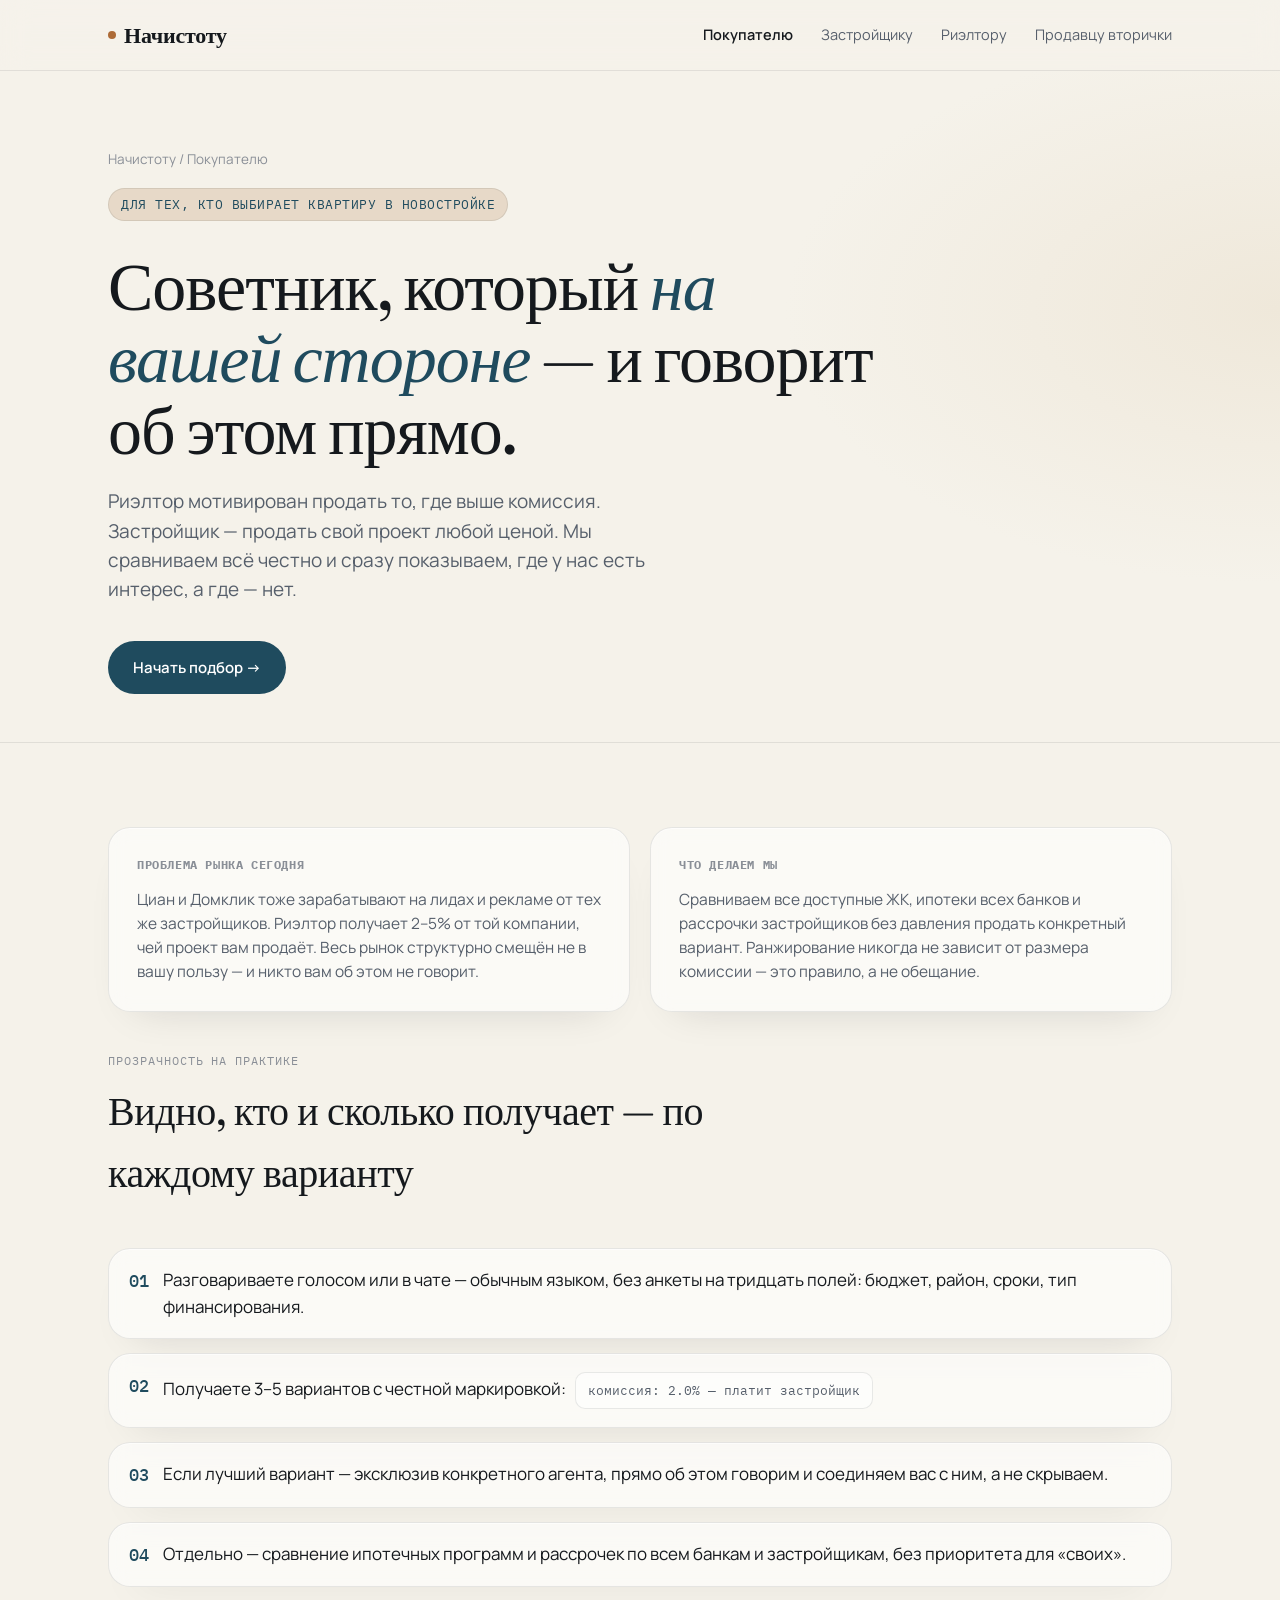
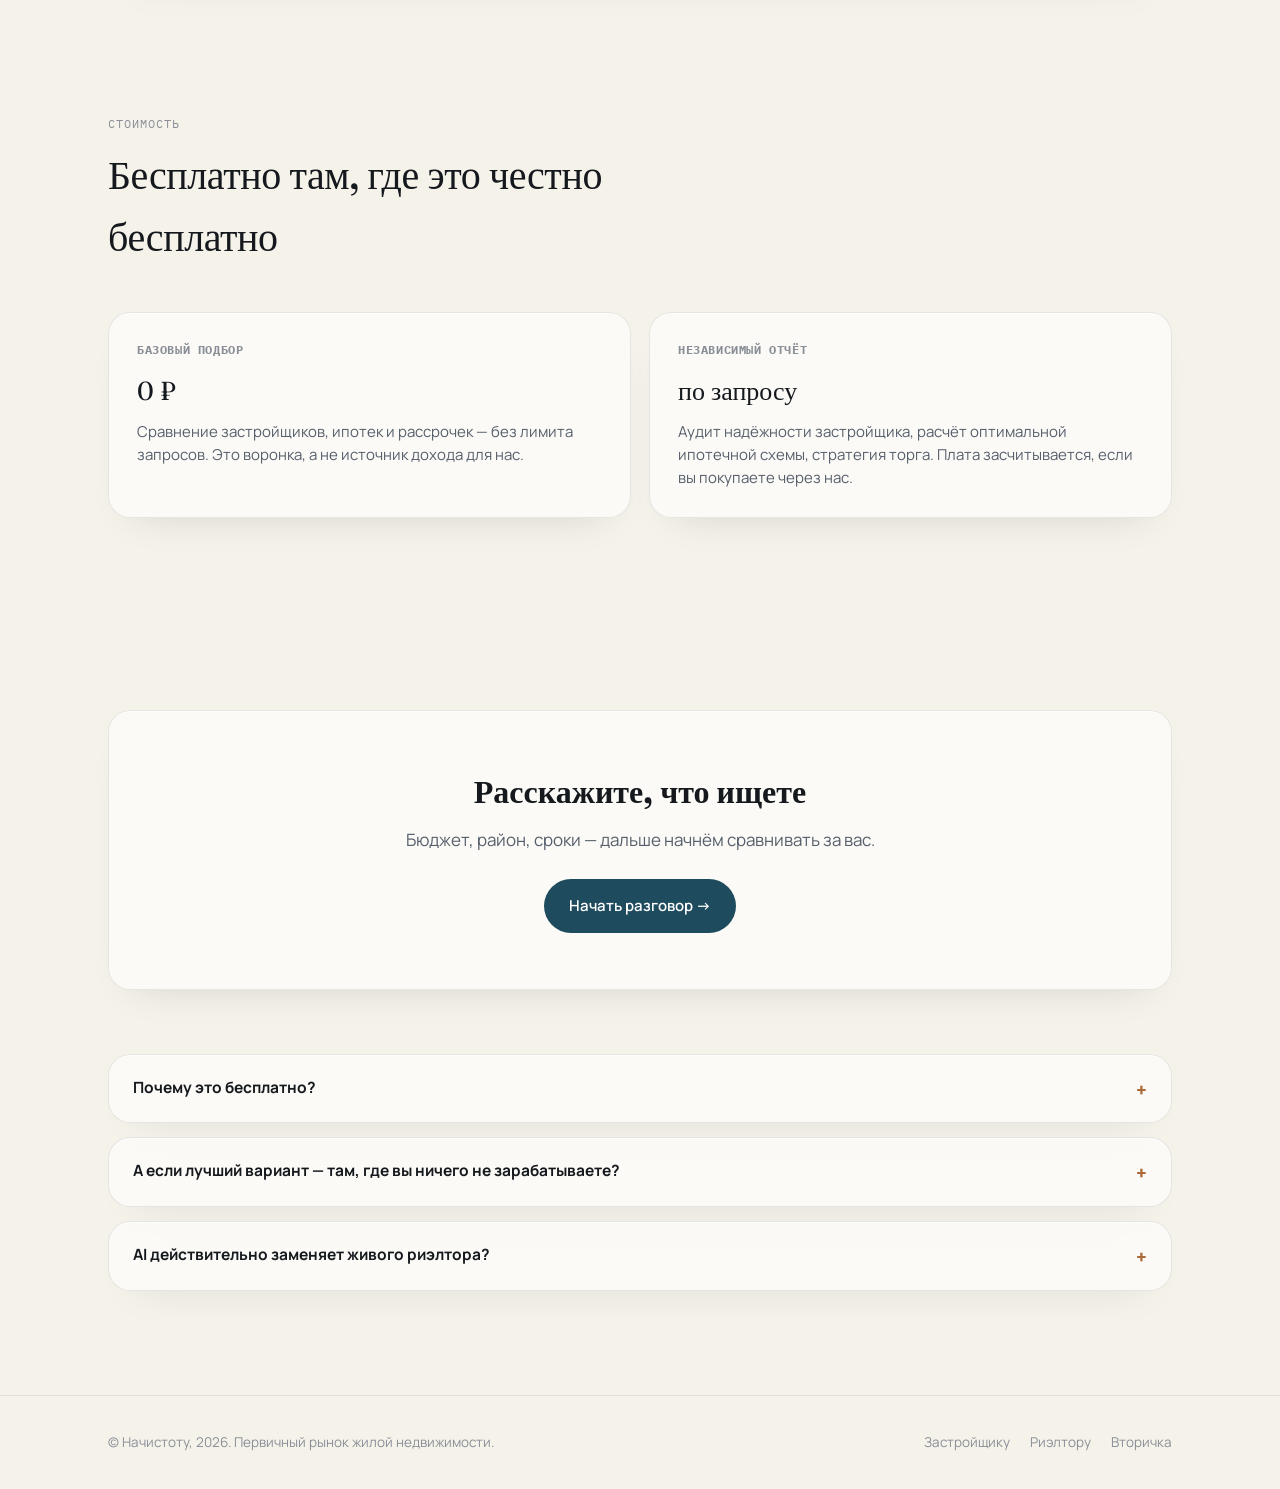
==== buyer.html @ 38354f62 "Начистоту: первая версия сайта (главная + 4 страницы)" ====
<!DOCTYPE html>
<html lang="ru">
<head>
<meta charset="UTF-8">
<meta name="viewport" content="width=device-width, initial-scale=1.0">
<title>Начистоту — покупателю</title>
<style>
@import url('https://fonts.googleapis.com/css2?family=Fraunces:ital,opsz,wght@0,9..144,380;0,9..144,480;0,9..144,600;1,9..144,480&family=Manrope:wght@400;500;600;700&family=IBM+Plex+Mono:wght@400;500&display=swap');

:root{
  --bg: #F5F2EA;
  --bg-2: #EEEAE0;
  --paper: rgba(255,255,255,0.58);
  --paper-strong: rgba(255,255,255,0.78);
  --border: rgba(20,24,28,0.09);
  --ink: #15191D;
  --ink-soft: #565F6B;
  --ink-faint: #8A8F97;
  --teal: #1F4B5E;
  --teal-deep: #123240;
  --amber: #AD6B37;
  --amber-soft: #E7D9C8;
  --radius: 22px;
  --maxw: 1120px;
}

*{box-sizing:border-box;}
html{scroll-behavior:smooth;}
body{
  margin:0;
  background:
    radial-gradient(1200px 600px at 15% -10%, #FBF9F4 0%, transparent 60%),
    radial-gradient(900px 500px at 100% 10%, #EFE8DA 0%, transparent 55%),
    var(--bg);
  color:var(--ink);
  font-family:'Manrope', sans-serif;
  font-size:17px;
  line-height:1.55;
  -webkit-font-smoothing:antialiased;
}

a{color:inherit;}

.wrap{max-width:var(--maxw); margin:0 auto; padding:0 28px;}

/* Nav */
header.nav{
  position:sticky; top:0; z-index:50;
  backdrop-filter: blur(14px);
  background: rgba(245,242,234,0.72);
  border-bottom:1px solid var(--border);
}
.nav-inner{
  display:flex; align-items:center; justify-content:space-between;
  padding:18px 28px; max-width:var(--maxw); margin:0 auto;
}
.logo{
  font-family:'Fraunces', serif; font-weight:600; font-size:22px;
  letter-spacing:-0.01em; text-decoration:none; color:var(--ink);
  display:flex; align-items:center; gap:8px;
}
.logo .dot{
  width:8px; height:8px; border-radius:50%; background:var(--amber); display:inline-block;
}
nav.links{display:flex; gap:28px; font-size:14.5px;}
nav.links a{text-decoration:none; color:var(--ink-soft); transition:color .2s;}
nav.links a:hover{color:var(--ink);}
nav.links a.active{color:var(--ink); font-weight:600;}

/* Hero */
.hero{padding:96px 0 64px;}
.eyebrow{
  display:inline-flex; align-items:center; gap:8px;
  font-family:'IBM Plex Mono', monospace; font-size:12.5px; letter-spacing:.04em;
  color:var(--teal); background:var(--amber-soft); border:1px solid var(--border);
  padding:6px 12px; border-radius:100px; margin-bottom:28px;
  text-transform:uppercase;
}
h1{
  font-family:'Fraunces', serif; font-weight:480; font-size:clamp(40px,6vw,68px);
  line-height:1.06; letter-spacing:-0.015em; margin:0 0 22px;
  max-width:780px;
}
h1 em{font-style:italic; color:var(--teal);}
.lede{font-size:19px; color:var(--ink-soft); max-width:560px; margin:0 0 36px;}

.cta-row{display:flex; gap:14px; flex-wrap:wrap; margin-bottom:8px;}
.btn{
  display:inline-flex; align-items:center; gap:8px;
  padding:14px 24px; border-radius:100px; font-weight:600; font-size:15px;
  text-decoration:none; border:1px solid transparent; transition:transform .15s ease, box-shadow .15s ease;
}
.btn:hover{transform:translateY(-1px);}
.btn-primary{background:var(--teal); color:#fff;}
.btn-primary:hover{box-shadow:0 8px 24px rgba(31,75,94,0.28);}
.btn-ghost{background:var(--paper-strong); border:1px solid var(--border); color:var(--ink);}

/* Glass card / disclosure tag — signature element */
.glass{
  background:var(--paper);
  border:1px solid var(--border);
  border-radius:var(--radius);
  backdrop-filter: blur(10px);
  box-shadow: 0 1px 0 rgba(255,255,255,0.6) inset, 0 20px 40px -28px rgba(20,24,28,0.18);
}

.disclosure{
  display:inline-flex; align-items:center; gap:10px;
  font-family:'IBM Plex Mono', monospace; font-size:12.5px;
  padding:8px 12px; border-radius:10px;
  background:rgba(255,255,255,0.5); border:1px solid var(--border);
  color:var(--ink-soft);
}
.disclosure b{color:var(--teal); font-weight:500;}
.disclosure.zero b{color:#3E7A55;}

/* Audience cards grid */
.section{padding:64px 0;}
.section-head{max-width:640px; margin-bottom:44px;}
.kicker{
  font-family:'IBM Plex Mono', monospace; font-size:12px; text-transform:uppercase;
  letter-spacing:.08em; color:var(--ink-faint); margin-bottom:10px; display:block;
}
h2{font-family:'Fraunces', serif; font-weight:480; font-size:clamp(28px,4vw,40px); margin:0 0 14px; letter-spacing:-0.01em;}
.section-head p{color:var(--ink-soft); font-size:17px; margin:0;}

.grid-4{display:grid; grid-template-columns:repeat(4,1fr); gap:18px;}
.grid-2{display:grid; grid-template-columns:repeat(2,1fr); gap:18px;}

.card{
  padding:30px 26px; display:flex; flex-direction:column; gap:14px;
  text-decoration:none; color:var(--ink); transition:transform .2s ease, box-shadow .2s ease;
}
.card:hover{transform:translateY(-3px);}
.card .num{font-family:'IBM Plex Mono',monospace; font-size:12px; color:var(--amber);}
.card h3{font-family:'Fraunces', serif; font-weight:560; font-size:21px; margin:0;}
.card p{color:var(--ink-soft); font-size:14.5px; margin:0; flex-grow:1;}
.card .arrow{font-size:14px; color:var(--teal); font-weight:600;}
.card.soon{opacity:.62;}
.card .tag-soon{
  font-family:'IBM Plex Mono', monospace; font-size:11px; color:var(--amber);
  background:var(--amber-soft); padding:3px 9px; border-radius:100px; align-self:flex-start;
}

/* How it works */
.steps{display:grid; grid-template-columns:repeat(3,1fr); gap:24px; margin-top:8px;}
.step{padding:28px 24px;}
.step .n{font-family:'Fraunces',serif; font-style:italic; font-size:34px; color:var(--amber); display:block; margin-bottom:10px;}
.step h4{font-size:17px; margin:0 0 8px; font-weight:700;}
.step p{color:var(--ink-soft); font-size:14.5px; margin:0;}

/* Content pages */
.page-hero{padding:64px 0 40px; border-bottom:1px solid var(--border);}
.breadcrumb{font-size:13.5px; color:var(--ink-faint); margin-bottom:18px;}
.breadcrumb a{text-decoration:none; color:var(--ink-faint);}
.breadcrumb a:hover{color:var(--teal);}

.pain-solution{display:grid; grid-template-columns:1fr 1fr; gap:20px; margin:20px 0 40px;}
.pain-solution .glass{padding:28px;}
.pain-solution h4{
  font-family:'IBM Plex Mono', monospace; font-size:12px; text-transform:uppercase;
  letter-spacing:.05em; margin:0 0 12px; color:var(--ink-faint);
}
.pain-solution p{margin:0; color:var(--ink-soft); font-size:15.5px;}

.list-econ{list-style:none; padding:0; margin:0; display:flex; flex-direction:column; gap:14px;}
.list-econ li{
  display:flex; align-items:flex-start; gap:14px; padding:18px 20px;
}
.list-econ .mark{
  font-family:'IBM Plex Mono', monospace; color:var(--teal); font-weight:500; flex-shrink:0; margin-top:1px;
}

.faq{display:flex; flex-direction:column; gap:14px; margin-top:8px;}
.faq details{padding:20px 24px;}
.faq summary{cursor:pointer; font-weight:700; font-size:15.5px; list-style:none; display:flex; justify-content:space-between; gap:16px;}
.faq summary::-webkit-details-marker{display:none;}
.faq summary::after{content:'+'; color:var(--amber); font-family:'IBM Plex Mono',monospace; font-size:18px;}
.faq details[open] summary::after{content:'–';}
.faq p{margin:12px 0 0; color:var(--ink-soft); font-size:15px;}

.cta-band{padding:56px; text-align:center; margin:64px 0;}
.cta-band h3{font-family:'Fraunces',serif; font-size:clamp(24px,3.6vw,32px); margin:0 0 10px;}
.cta-band p{color:var(--ink-soft); margin:0 0 26px;}

footer{border-top:1px solid var(--border); padding:36px 0; margin-top:40px;}
.footer-inner{display:flex; justify-content:space-between; align-items:center; flex-wrap:wrap; gap:12px;}
.footer-inner p{color:var(--ink-faint); font-size:13.5px; margin:0;}
.foot-links{display:flex; gap:20px;}
.foot-links a{text-decoration:none; color:var(--ink-faint); font-size:13.5px;}
.foot-links a:hover{color:var(--teal);}

@media (max-width:900px){
  .grid-4{grid-template-columns:repeat(2,1fr);}
  .grid-2, .pain-solution, .steps{grid-template-columns:1fr;}
  nav.links{display:none;}
}
@media (max-width:560px){
  .grid-4{grid-template-columns:1fr;}
  .hero{padding:64px 0 40px;}
}

</style>
</head>
<body>

<header class="nav">
  <div class="nav-inner">
    <a class="logo" href="index.html"><span class="dot"></span>Начистоту</a>
    <nav class="links">
      <a href="buyer.html" class="active">Покупателю</a>
      <a href="developer.html">Застройщику</a>
      <a href="realtor.html">Риэлтору</a>
      <a href="secondary.html">Продавцу вторички</a>
    </nav>
  </div>
</header>

<section class="page-hero">
  <div class="wrap">
    <p class="breadcrumb"><a href="index.html">Начистоту</a> / Покупателю</p>
    <span class="eyebrow">Для тех, кто выбирает квартиру в новостройке</span>
    <h1>Советник, который <em>на вашей стороне</em> — и говорит об этом прямо.</h1>
    <p class="lede">Риэлтор мотивирован продать то, где выше комиссия. Застройщик — продать свой проект любой ценой. Мы сравниваем всё честно и сразу показываем, где у нас есть интерес, а где — нет.</p>
    <div class="cta-row">
      <a href="#start" class="btn btn-primary">Начать подбор →</a>
    </div>
  </div>
</section>

<section class="section">
  <div class="wrap">
    <div class="pain-solution">
      <div class="glass">
        <h4>Проблема рынка сегодня</h4>
        <p>Циан и Домклик тоже зарабатывают на лидах и рекламе от тех же застройщиков. Риэлтор получает 2–5% от той компании, чей проект вам продаёт. Весь рынок структурно смещён не в вашу пользу — и никто вам об этом не говорит.</p>
      </div>
      <div class="glass">
        <h4>Что делаем мы</h4>
        <p>Сравниваем все доступные ЖК, ипотеки всех банков и рассрочки застройщиков без давления продать конкретный вариант. Ранжирование никогда не зависит от размера комиссии — это правило, а не обещание.</p>
      </div>
    </div>

    <div class="section-head">
      <span class="kicker">Прозрачность на практике</span>
      <h2>Видно, кто и сколько получает — по каждому варианту</h2>
    </div>
    <ul class="list-econ">
      <li class="glass"><span class="mark">01</span><span>Разговариваете голосом или в чате — обычным языком, без анкеты на тридцать полей: бюджет, район, сроки, тип финансирования.</span></li>
      <li class="glass"><span class="mark">02</span><span>Получаете 3–5 вариантов с честной маркировкой: <span class="disclosure" style="margin-left:6px;">комиссия: 2.0% — платит застройщик</span></span></li>
      <li class="glass"><span class="mark">03</span><span>Если лучший вариант — эксклюзив конкретного агента, прямо об этом говорим и соединяем вас с ним, а не скрываем.</span></li>
      <li class="glass"><span class="mark">04</span><span>Отдельно — сравнение ипотечных программ и рассрочек по всем банкам и застройщикам, без приоритета для «своих».</span></li>
    </ul>
  </div>
</section>

<section class="section">
  <div class="wrap">
    <div class="section-head">
      <span class="kicker">Стоимость</span>
      <h2>Бесплатно там, где это честно бесплатно</h2>
    </div>
    <div class="grid-2">
      <div class="glass" style="padding:28px;">
        <h4 style="font-family:'IBM Plex Mono',monospace; font-size:12px; text-transform:uppercase; letter-spacing:.05em; color:var(--ink-faint); margin:0 0 12px;">Базовый подбор</h4>
        <p style="margin:0 0 8px; font-size:26px; font-family:'Fraunces',serif;">0 ₽</p>
        <p style="color:var(--ink-soft); font-size:15px; margin:0;">Сравнение застройщиков, ипотек и рассрочек — без лимита запросов. Это воронка, а не источник дохода для нас.</p>
      </div>
      <div class="glass" style="padding:28px;">
        <h4 style="font-family:'IBM Plex Mono',monospace; font-size:12px; text-transform:uppercase; letter-spacing:.05em; color:var(--ink-faint); margin:0 0 12px;">Независимый отчёт</h4>
        <p style="margin:0 0 8px; font-size:26px; font-family:'Fraunces',serif;">по запросу</p>
        <p style="color:var(--ink-soft); font-size:15px; margin:0;">Аудит надёжности застройщика, расчёт оптимальной ипотечной схемы, стратегия торга. Плата засчитывается, если вы покупаете через нас.</p>
      </div>
    </div>
  </div>
</section>

<section class="section" id="start">
  <div class="wrap">
    <div class="cta-band glass">
      <h3>Расскажите, что ищете</h3>
      <p>Бюджет, район, сроки — дальше начнём сравнивать за вас.</p>
      <a href="#" class="btn btn-primary">Начать разговор →</a>
    </div>

    <div class="faq">
      <details class="glass"><summary>Почему это бесплатно?</summary><p>Комиссию по сделке (0–5%) нам платит застройщик — так же, как раньше платил бы человеку-риэлтору. Наш алгоритм подбора никогда не использует размер этой комиссии как параметр ранжирования.</p></details>
      <details class="glass"><summary>А если лучший вариант — там, где вы ничего не зарабатываете?</summary><p>Мы его всё равно покажем. Именно ЖК с нулевой комиссией для нас — лучшее доказательство того, что нас не покупают за строчку в выдаче.</p></details>
      <details class="glass"><summary>AI действительно заменяет живого риэлтора?</summary><p>Нет — и не должен. Мы автоматизируем сравнение и рутинные вопросы. Сложные переговоры, эксклюзивные лоты и личную гарантию по-прежнему ведут реальные эксперты, и мы прямо говорите вам, когда пора к ним обратиться.</p></details>
    </div>
  </div>
</section>

<footer>
  <div class="wrap footer-inner">
    <p>© Начистоту, 2026. Первичный рынок жилой недвижимости.</p>
    <div class="foot-links">
      <a href="developer.html">Застройщику</a>
      <a href="realtor.html">Риэлтору</a>
      <a href="secondary.html">Вторичка</a>
    </div>
  </div>
</footer>

</body>
</html>
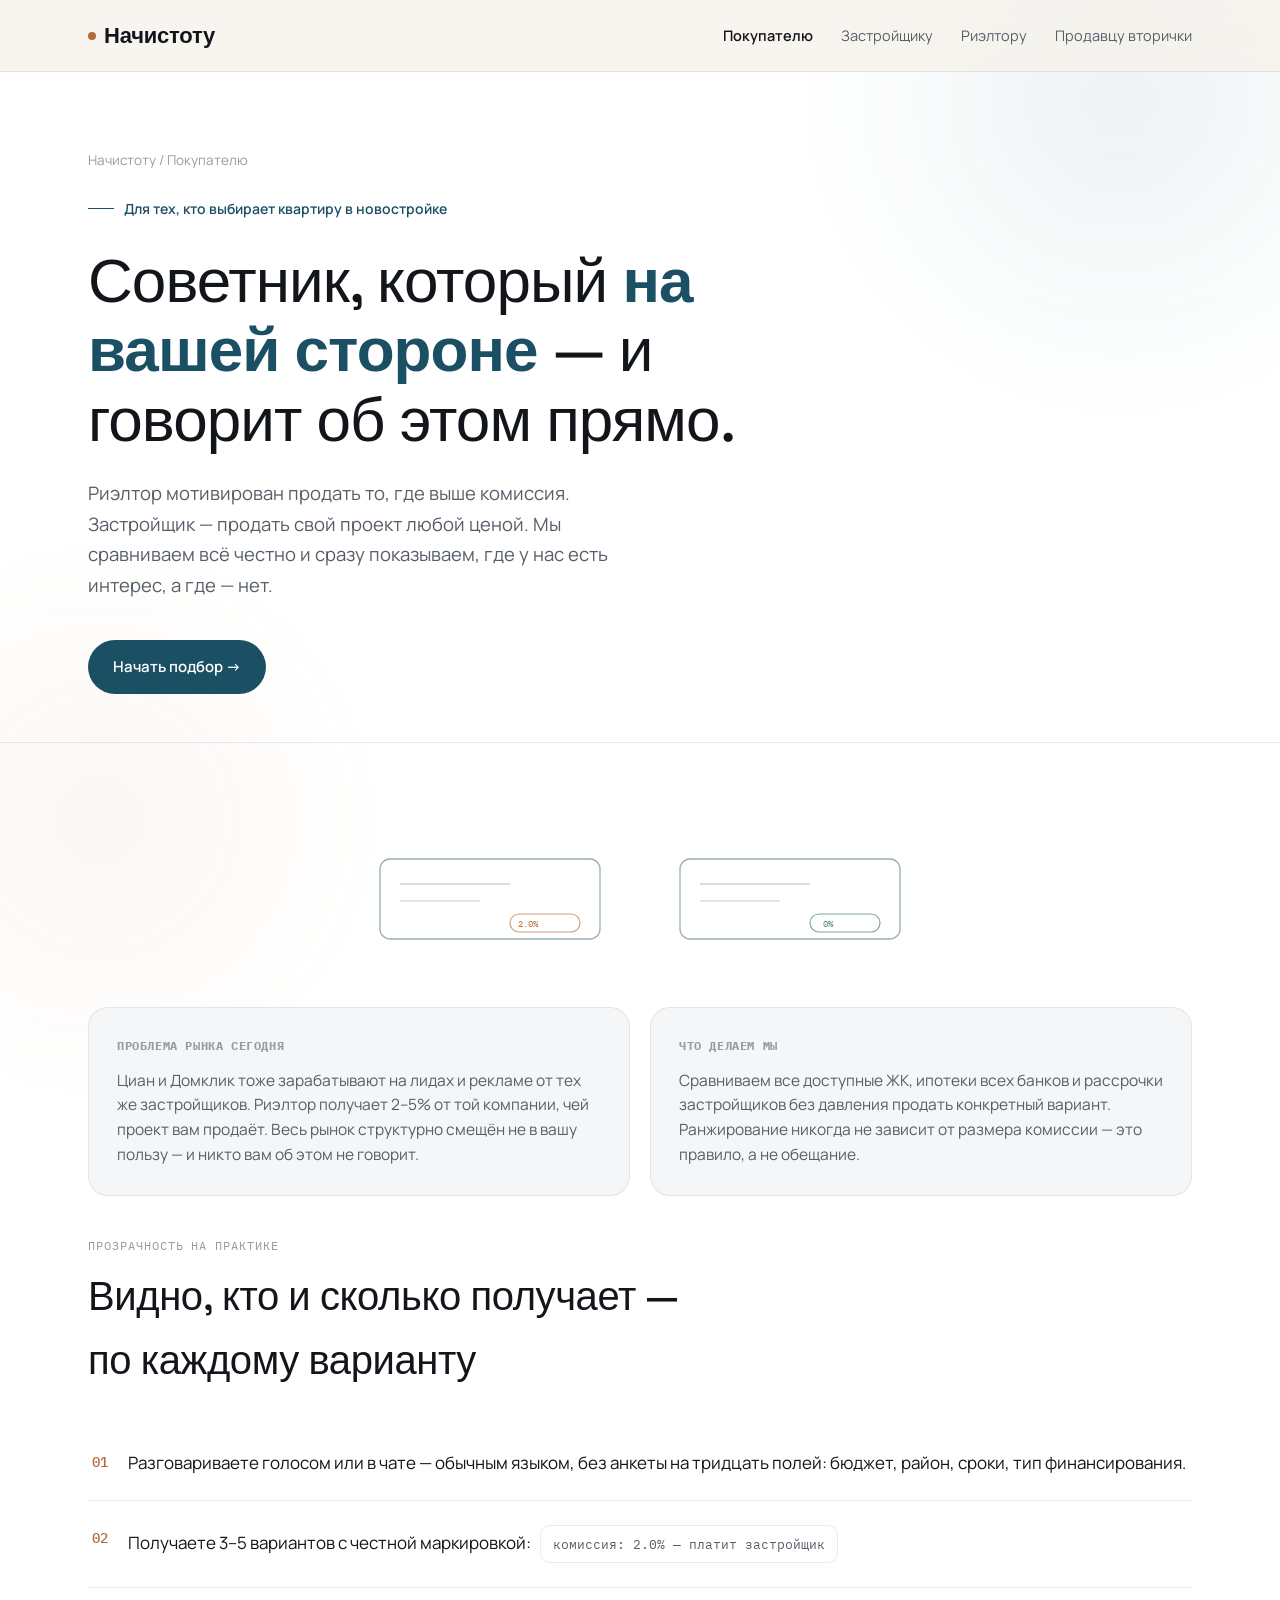
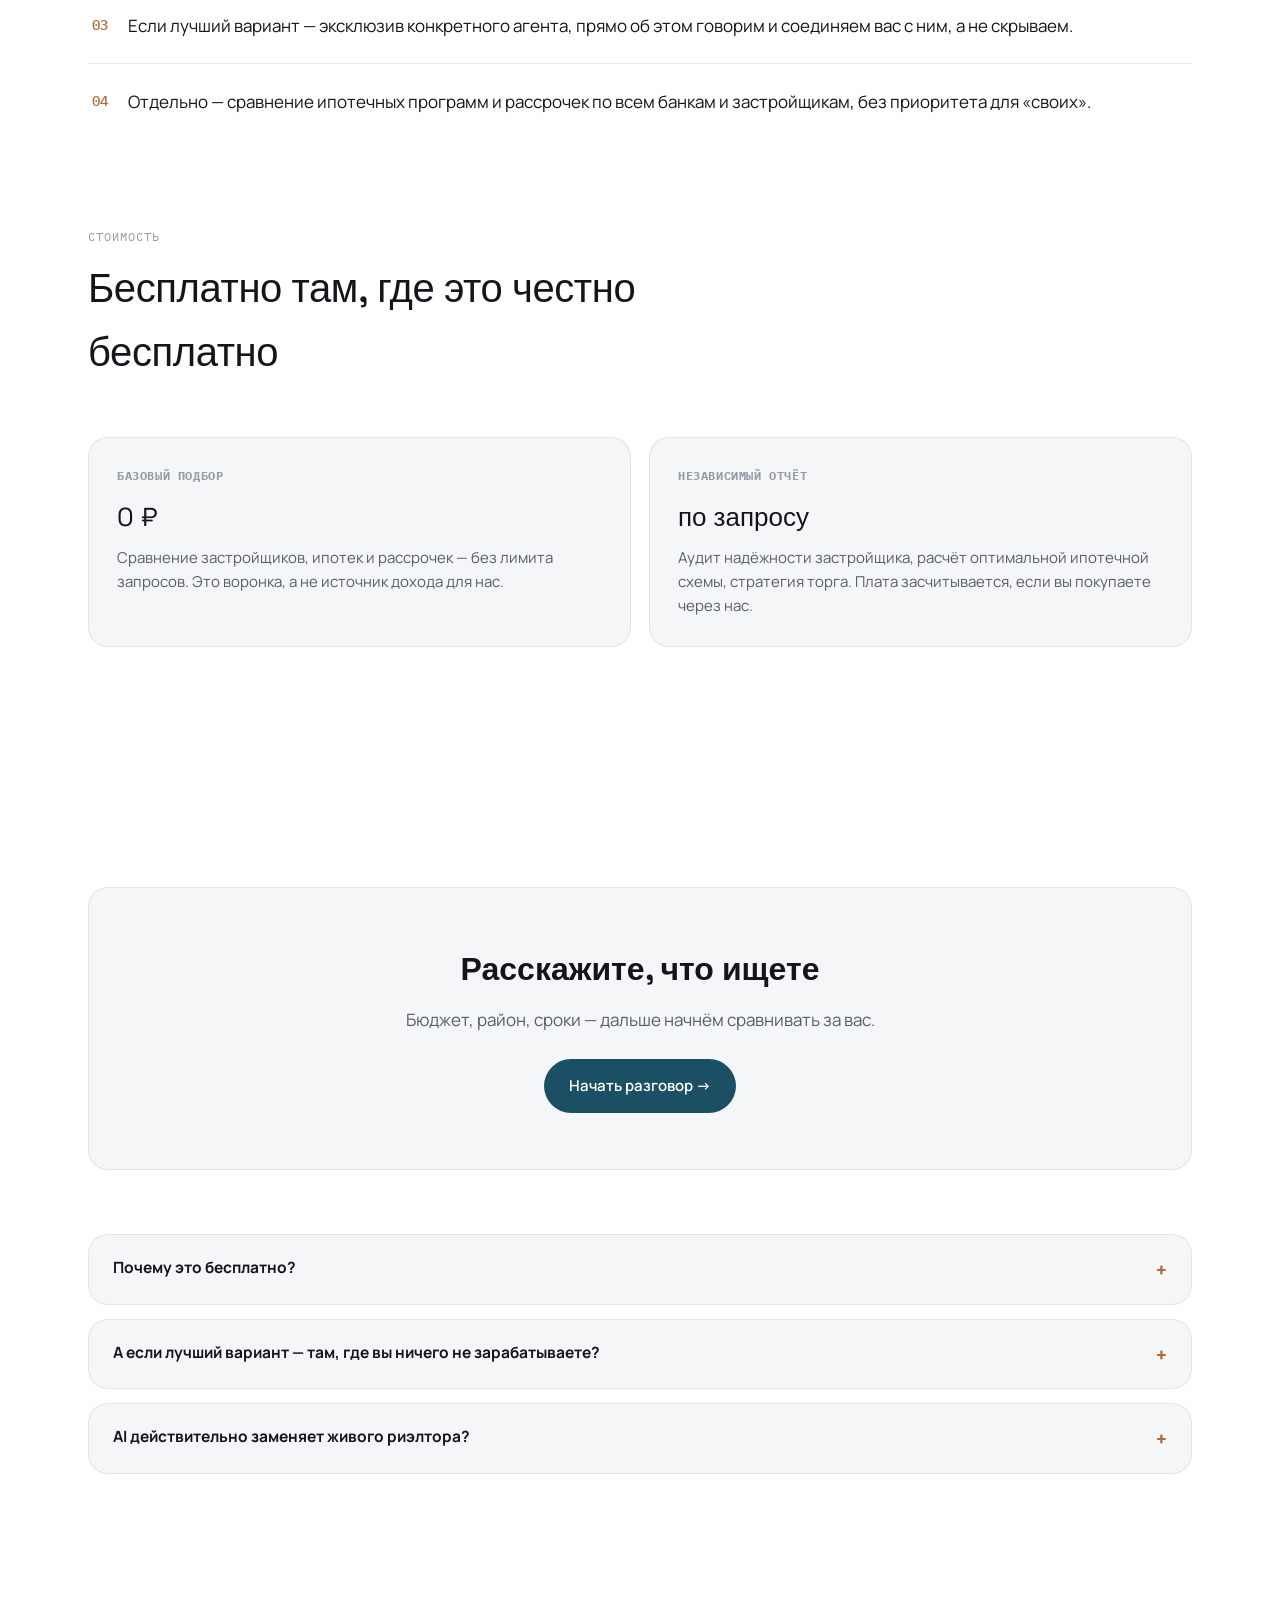
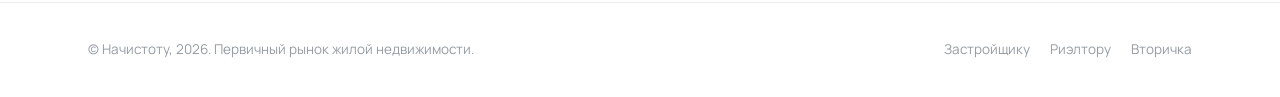
==== commit bcd766dc: "Редизайн: белый фон, гротеск вместо серифа, больше line-art графики" ====
--- a/buyer.html
+++ b/buyer.html
@@ -5,38 +5,47 @@
 <meta name="viewport" content="width=device-width, initial-scale=1.0">
 <title>Начистоту — покупателю</title>
 <style>
-@import url('https://fonts.googleapis.com/css2?family=Fraunces:ital,opsz,wght@0,9..144,380;0,9..144,480;0,9..144,600;1,9..144,480&family=Manrope:wght@400;500;600;700&family=IBM+Plex+Mono:wght@400;500&display=swap');
+@import url('https://fonts.googleapis.com/css2?family=Space+Grotesk:wght@400;500;600;700&family=Manrope:wght@400;500;600;700&family=IBM+Plex+Mono:wght@400;500&display=swap');
 
 :root{
-  --bg: #F5F2EA;
-  --bg-2: #EEEAE0;
-  --paper: rgba(255,255,255,0.58);
-  --paper-strong: rgba(255,255,255,0.78);
-  --border: rgba(20,24,28,0.09);
-  --ink: #15191D;
-  --ink-soft: #565F6B;
-  --ink-faint: #8A8F97;
-  --teal: #1F4B5E;
-  --teal-deep: #123240;
-  --amber: #AD6B37;
-  --amber-soft: #E7D9C8;
-  --radius: 22px;
-  --maxw: 1120px;
+  --bg: #FFFFFF;
+  --surface: #F5F6F8;
+  --surface-strong: #EEF0F3;
+  --border: rgba(15,23,31,0.08);
+  --ink: #12161B;
+  --ink-soft: #565E68;
+  --ink-faint: #969CA4;
+  --teal: #1B4F63;
+  --teal-deep: #0F3542;
+  --teal-mist: #EAF2F4;
+  --amber: #B36A34;
+  --amber-soft: #FBEEE1;
+  --radius: 20px;
+  --maxw: 1160px;
 }
 
 *{box-sizing:border-box;}
 html{scroll-behavior:smooth;}
 body{
   margin:0;
-  background:
-    radial-gradient(1200px 600px at 15% -10%, #FBF9F4 0%, transparent 60%),
-    radial-gradient(900px 500px at 100% 10%, #EFE8DA 0%, transparent 55%),
-    var(--bg);
+  background: var(--bg);
   color:var(--ink);
   font-family:'Manrope', sans-serif;
   font-size:17px;
-  line-height:1.55;
+  line-height:1.6;
   -webkit-font-smoothing:antialiased;
+  position:relative;
+}
+body::before, body::after{
+  content:''; position:fixed; z-index:-1; border-radius:50%; filter:blur(20px); pointer-events:none;
+}
+body::before{
+  width:640px; height:640px; top:-220px; right:-160px;
+  background: radial-gradient(circle, rgba(27,79,99,0.07) 0%, transparent 70%);
+}
+body::after{
+  width:560px; height:560px; bottom:-200px; left:-180px;
+  background: radial-gradient(circle, rgba(179,106,52,0.06) 0%, transparent 70%);
 }
 
 a{color:inherit;}
@@ -55,7 +64,7 @@
   padding:18px 28px; max-width:var(--maxw); margin:0 auto;
 }
 .logo{
-  font-family:'Fraunces', serif; font-weight:600; font-size:22px;
+  font-family:'Space Grotesk', sans-serif; font-weight:600; font-size:22px;
   letter-spacing:-0.01em; text-decoration:none; color:var(--ink);
   display:flex; align-items:center; gap:8px;
 }
@@ -68,21 +77,21 @@
 nav.links a.active{color:var(--ink); font-weight:600;}
 
 /* Hero */
-.hero{padding:96px 0 64px;}
+.hero{padding:120px 0 80px; overflow:hidden; position:relative;}
+.hero-grid{display:grid; grid-template-columns:1.1fr 0.9fr; gap:40px; align-items:center;}
 .eyebrow{
-  display:inline-flex; align-items:center; gap:8px;
-  font-family:'IBM Plex Mono', monospace; font-size:12.5px; letter-spacing:.04em;
-  color:var(--teal); background:var(--amber-soft); border:1px solid var(--border);
-  padding:6px 12px; border-radius:100px; margin-bottom:28px;
-  text-transform:uppercase;
-}
+  display:inline-flex; align-items:center; gap:10px;
+  font-family:'Manrope', sans-serif; font-weight:600; font-size:14px;
+  color:var(--teal); margin-bottom:26px;
+}
+.eyebrow .line{width:26px; height:1px; background:var(--teal); display:inline-block;}
 h1{
-  font-family:'Fraunces', serif; font-weight:480; font-size:clamp(40px,6vw,68px);
-  line-height:1.06; letter-spacing:-0.015em; margin:0 0 22px;
-  max-width:780px;
-}
-h1 em{font-style:italic; color:var(--teal);}
-.lede{font-size:19px; color:var(--ink-soft); max-width:560px; margin:0 0 36px;}
+  font-family:'Space Grotesk', sans-serif; font-weight:440; font-size:clamp(38px,5.4vw,62px);
+  line-height:1.12; letter-spacing:-0.015em; margin:0 0 24px;
+  max-width:660px;
+}
+h1 em{font-style:normal; color:var(--teal); font-weight:600;}
+.lede{font-size:18.5px; color:var(--ink-soft); max-width:520px; margin:0 0 40px; line-height:1.65;}
 
 .cta-row{display:flex; gap:14px; flex-wrap:wrap; margin-bottom:8px;}
 .btn{
@@ -93,15 +102,33 @@
 .btn:hover{transform:translateY(-1px);}
 .btn-primary{background:var(--teal); color:#fff;}
 .btn-primary:hover{box-shadow:0 8px 24px rgba(31,75,94,0.28);}
-.btn-ghost{background:var(--paper-strong); border:1px solid var(--border); color:var(--ink);}
-
-/* Glass card / disclosure tag — signature element */
+.btn-ghost{background:var(--surface-strong); border:1px solid var(--border); color:var(--ink);}
+
+/* Surface card / disclosure tag — signature element */
 .glass{
-  background:var(--paper);
+  background:var(--surface);
   border:1px solid var(--border);
   border-radius:var(--radius);
-  backdrop-filter: blur(10px);
-  box-shadow: 0 1px 0 rgba(255,255,255,0.6) inset, 0 20px 40px -28px rgba(20,24,28,0.18);
+  box-shadow: none;
+  transition: box-shadow .2s ease, transform .2s ease;
+}
+.glass:hover{box-shadow: 0 12px 28px -18px rgba(15,23,31,0.18);}
+
+/* Decorative line-art visuals */
+.hero-visual{position:relative; display:flex; align-items:center; justify-content:center; min-height:340px;}
+.hero-visual .glow{
+  position:absolute; width:420px; height:420px; border-radius:50%;
+  background: radial-gradient(circle, rgba(31,75,94,0.10) 0%, rgba(173,107,55,0.07) 45%, transparent 72%);
+  filter: blur(6px);
+}
+.hero-visual svg{position:relative; z-index:1; width:100%; max-width:420px; height:auto;}
+
+.section-visual{display:flex; justify-content:center; margin:8px 0 48px; opacity:.9;}
+.section-visual svg{width:100%; max-width:560px; height:auto;}
+
+.divider{
+  height:1px; background:linear-gradient(90deg, transparent, var(--border) 20%, var(--border) 80%, transparent);
+  margin:0;
 }
 
 .disclosure{
@@ -115,13 +142,13 @@
 .disclosure.zero b{color:#3E7A55;}
 
 /* Audience cards grid */
-.section{padding:64px 0;}
-.section-head{max-width:640px; margin-bottom:44px;}
+.section{padding:88px 0;}
+.section-head{max-width:640px; margin-bottom:52px;}
 .kicker{
   font-family:'IBM Plex Mono', monospace; font-size:12px; text-transform:uppercase;
   letter-spacing:.08em; color:var(--ink-faint); margin-bottom:10px; display:block;
 }
-h2{font-family:'Fraunces', serif; font-weight:480; font-size:clamp(28px,4vw,40px); margin:0 0 14px; letter-spacing:-0.01em;}
+h2{font-family:'Space Grotesk', sans-serif; font-weight:480; font-size:clamp(28px,4vw,40px); margin:0 0 14px; letter-spacing:-0.01em;}
 .section-head p{color:var(--ink-soft); font-size:17px; margin:0;}
 
 .grid-4{display:grid; grid-template-columns:repeat(4,1fr); gap:18px;}
@@ -133,7 +160,7 @@
 }
 .card:hover{transform:translateY(-3px);}
 .card .num{font-family:'IBM Plex Mono',monospace; font-size:12px; color:var(--amber);}
-.card h3{font-family:'Fraunces', serif; font-weight:560; font-size:21px; margin:0;}
+.card h3{font-family:'Space Grotesk', sans-serif; font-weight:560; font-size:21px; margin:0;}
 .card p{color:var(--ink-soft); font-size:14.5px; margin:0; flex-grow:1;}
 .card .arrow{font-size:14px; color:var(--teal); font-weight:600;}
 .card.soon{opacity:.62;}
@@ -144,9 +171,9 @@
 
 /* How it works */
 .steps{display:grid; grid-template-columns:repeat(3,1fr); gap:24px; margin-top:8px;}
-.step{padding:28px 24px;}
-.step .n{font-family:'Fraunces',serif; font-style:italic; font-size:34px; color:var(--amber); display:block; margin-bottom:10px;}
-.step h4{font-size:17px; margin:0 0 8px; font-weight:700;}
+.step{padding:34px 28px;}
+.step-icon{display:block; margin-bottom:18px;}
+.step h4{font-size:17px; margin:0 0 10px; font-weight:700;}
 .step p{color:var(--ink-soft); font-size:14.5px; margin:0;}
 
 /* Content pages */
@@ -163,13 +190,18 @@
 }
 .pain-solution p{margin:0; color:var(--ink-soft); font-size:15.5px;}
 
-.list-econ{list-style:none; padding:0; margin:0; display:flex; flex-direction:column; gap:14px;}
+.list-econ{list-style:none; padding:0; margin:0; display:flex; flex-direction:column;}
 .list-econ li{
-  display:flex; align-items:flex-start; gap:14px; padding:18px 20px;
-}
+  display:flex; align-items:flex-start; gap:20px; padding:24px 4px;
+  border-bottom:1px solid var(--border);
+}
+.list-econ li:first-child{padding-top:4px;}
+.list-econ li:last-child{border-bottom:none;}
 .list-econ .mark{
-  font-family:'IBM Plex Mono', monospace; color:var(--teal); font-weight:500; flex-shrink:0; margin-top:1px;
-}
+  flex-shrink:0; margin-top:2px; display:flex; align-items:center;
+  font-family:'IBM Plex Mono', monospace; color:var(--amber); font-weight:500; font-size:14px;
+}
+.list-econ .mark svg{display:block;}
 
 .faq{display:flex; flex-direction:column; gap:14px; margin-top:8px;}
 .faq details{padding:20px 24px;}
@@ -180,7 +212,7 @@
 .faq p{margin:12px 0 0; color:var(--ink-soft); font-size:15px;}
 
 .cta-band{padding:56px; text-align:center; margin:64px 0;}
-.cta-band h3{font-family:'Fraunces',serif; font-size:clamp(24px,3.6vw,32px); margin:0 0 10px;}
+.cta-band h3{font-family:'Space Grotesk', sans-serif; font-size:clamp(24px,3.6vw,32px); margin:0 0 10px;}
 .cta-band p{color:var(--ink-soft); margin:0 0 26px;}
 
 footer{border-top:1px solid var(--border); padding:36px 0; margin-top:40px;}
@@ -219,7 +251,7 @@
 <section class="page-hero">
   <div class="wrap">
     <p class="breadcrumb"><a href="index.html">Начистоту</a> / Покупателю</p>
-    <span class="eyebrow">Для тех, кто выбирает квартиру в новостройке</span>
+    <span class="eyebrow"><span class="line"></span>Для тех, кто выбирает квартиру в новостройке</span>
     <h1>Советник, который <em>на вашей стороне</em> — и говорит об этом прямо.</h1>
     <p class="lede">Риэлтор мотивирован продать то, где выше комиссия. Застройщик — продать свой проект любой ценой. Мы сравниваем всё честно и сразу показываем, где у нас есть интерес, а где — нет.</p>
     <div class="cta-row">
@@ -228,8 +260,22 @@
   </div>
 </section>
 
-<section class="section">
+<section class="section" style="padding-bottom:0;">
   <div class="wrap">
+    <div class="section-visual">
+      <svg viewBox="0 0 560 120" fill="none" xmlns="http://www.w3.org/2000/svg">
+        <rect x="20" y="20" width="220" height="80" rx="10" stroke="#1B4F63" stroke-width="1.3" opacity="0.5"/>
+        <line x1="40" y1="45" x2="150" y2="45" stroke="#1B4F63" stroke-width="1.2" opacity="0.4"/>
+        <line x1="40" y1="62" x2="120" y2="62" stroke="#1B4F63" stroke-width="1.2" opacity="0.3"/>
+        <rect x="150" y="75" width="70" height="18" rx="9" stroke="#B36A34" stroke-width="1.2" opacity="0.7"/>
+        <text x="158" y="88" font-family="IBM Plex Mono, monospace" font-size="9" fill="#B36A34">2.0%</text>
+        <rect x="320" y="20" width="220" height="80" rx="10" stroke="#1B4F63" stroke-width="1.3" opacity="0.5"/>
+        <line x1="340" y1="45" x2="450" y2="45" stroke="#1B4F63" stroke-width="1.2" opacity="0.4"/>
+        <line x1="340" y1="62" x2="420" y2="62" stroke="#1B4F63" stroke-width="1.2" opacity="0.3"/>
+        <rect x="450" y="75" width="70" height="18" rx="9" stroke="#3E7A55" stroke-width="1.2" opacity="0.7"/>
+        <text x="463" y="88" font-family="IBM Plex Mono, monospace" font-size="9" fill="#3E7A55">0%</text>
+      </svg>
+    </div>
     <div class="pain-solution">
       <div class="glass">
         <h4>Проблема рынка сегодня</h4>
@@ -246,10 +292,10 @@
       <h2>Видно, кто и сколько получает — по каждому варианту</h2>
     </div>
     <ul class="list-econ">
-      <li class="glass"><span class="mark">01</span><span>Разговариваете голосом или в чате — обычным языком, без анкеты на тридцать полей: бюджет, район, сроки, тип финансирования.</span></li>
-      <li class="glass"><span class="mark">02</span><span>Получаете 3–5 вариантов с честной маркировкой: <span class="disclosure" style="margin-left:6px;">комиссия: 2.0% — платит застройщик</span></span></li>
-      <li class="glass"><span class="mark">03</span><span>Если лучший вариант — эксклюзив конкретного агента, прямо об этом говорим и соединяем вас с ним, а не скрываем.</span></li>
-      <li class="glass"><span class="mark">04</span><span>Отдельно — сравнение ипотечных программ и рассрочек по всем банкам и застройщикам, без приоритета для «своих».</span></li>
+      <li><span class="mark">01</span><span>Разговариваете голосом или в чате — обычным языком, без анкеты на тридцать полей: бюджет, район, сроки, тип финансирования.</span></li>
+      <li><span class="mark">02</span><span>Получаете 3–5 вариантов с честной маркировкой: <span class="disclosure" style="margin-left:6px;">комиссия: 2.0% — платит застройщик</span></span></li>
+      <li><span class="mark">03</span><span>Если лучший вариант — эксклюзив конкретного агента, прямо об этом говорим и соединяем вас с ним, а не скрываем.</span></li>
+      <li><span class="mark">04</span><span>Отдельно — сравнение ипотечных программ и рассрочек по всем банкам и застройщикам, без приоритета для «своих».</span></li>
     </ul>
   </div>
 </section>
@@ -263,12 +309,12 @@
     <div class="grid-2">
       <div class="glass" style="padding:28px;">
         <h4 style="font-family:'IBM Plex Mono',monospace; font-size:12px; text-transform:uppercase; letter-spacing:.05em; color:var(--ink-faint); margin:0 0 12px;">Базовый подбор</h4>
-        <p style="margin:0 0 8px; font-size:26px; font-family:'Fraunces',serif;">0 ₽</p>
+        <p style="margin:0 0 8px; font-size:26px; font-family:'Space Grotesk', sans-serif;">0 ₽</p>
         <p style="color:var(--ink-soft); font-size:15px; margin:0;">Сравнение застройщиков, ипотек и рассрочек — без лимита запросов. Это воронка, а не источник дохода для нас.</p>
       </div>
       <div class="glass" style="padding:28px;">
         <h4 style="font-family:'IBM Plex Mono',monospace; font-size:12px; text-transform:uppercase; letter-spacing:.05em; color:var(--ink-faint); margin:0 0 12px;">Независимый отчёт</h4>
-        <p style="margin:0 0 8px; font-size:26px; font-family:'Fraunces',serif;">по запросу</p>
+        <p style="margin:0 0 8px; font-size:26px; font-family:'Space Grotesk', sans-serif;">по запросу</p>
         <p style="color:var(--ink-soft); font-size:15px; margin:0;">Аудит надёжности застройщика, расчёт оптимальной ипотечной схемы, стратегия торга. Плата засчитывается, если вы покупаете через нас.</p>
       </div>
     </div>
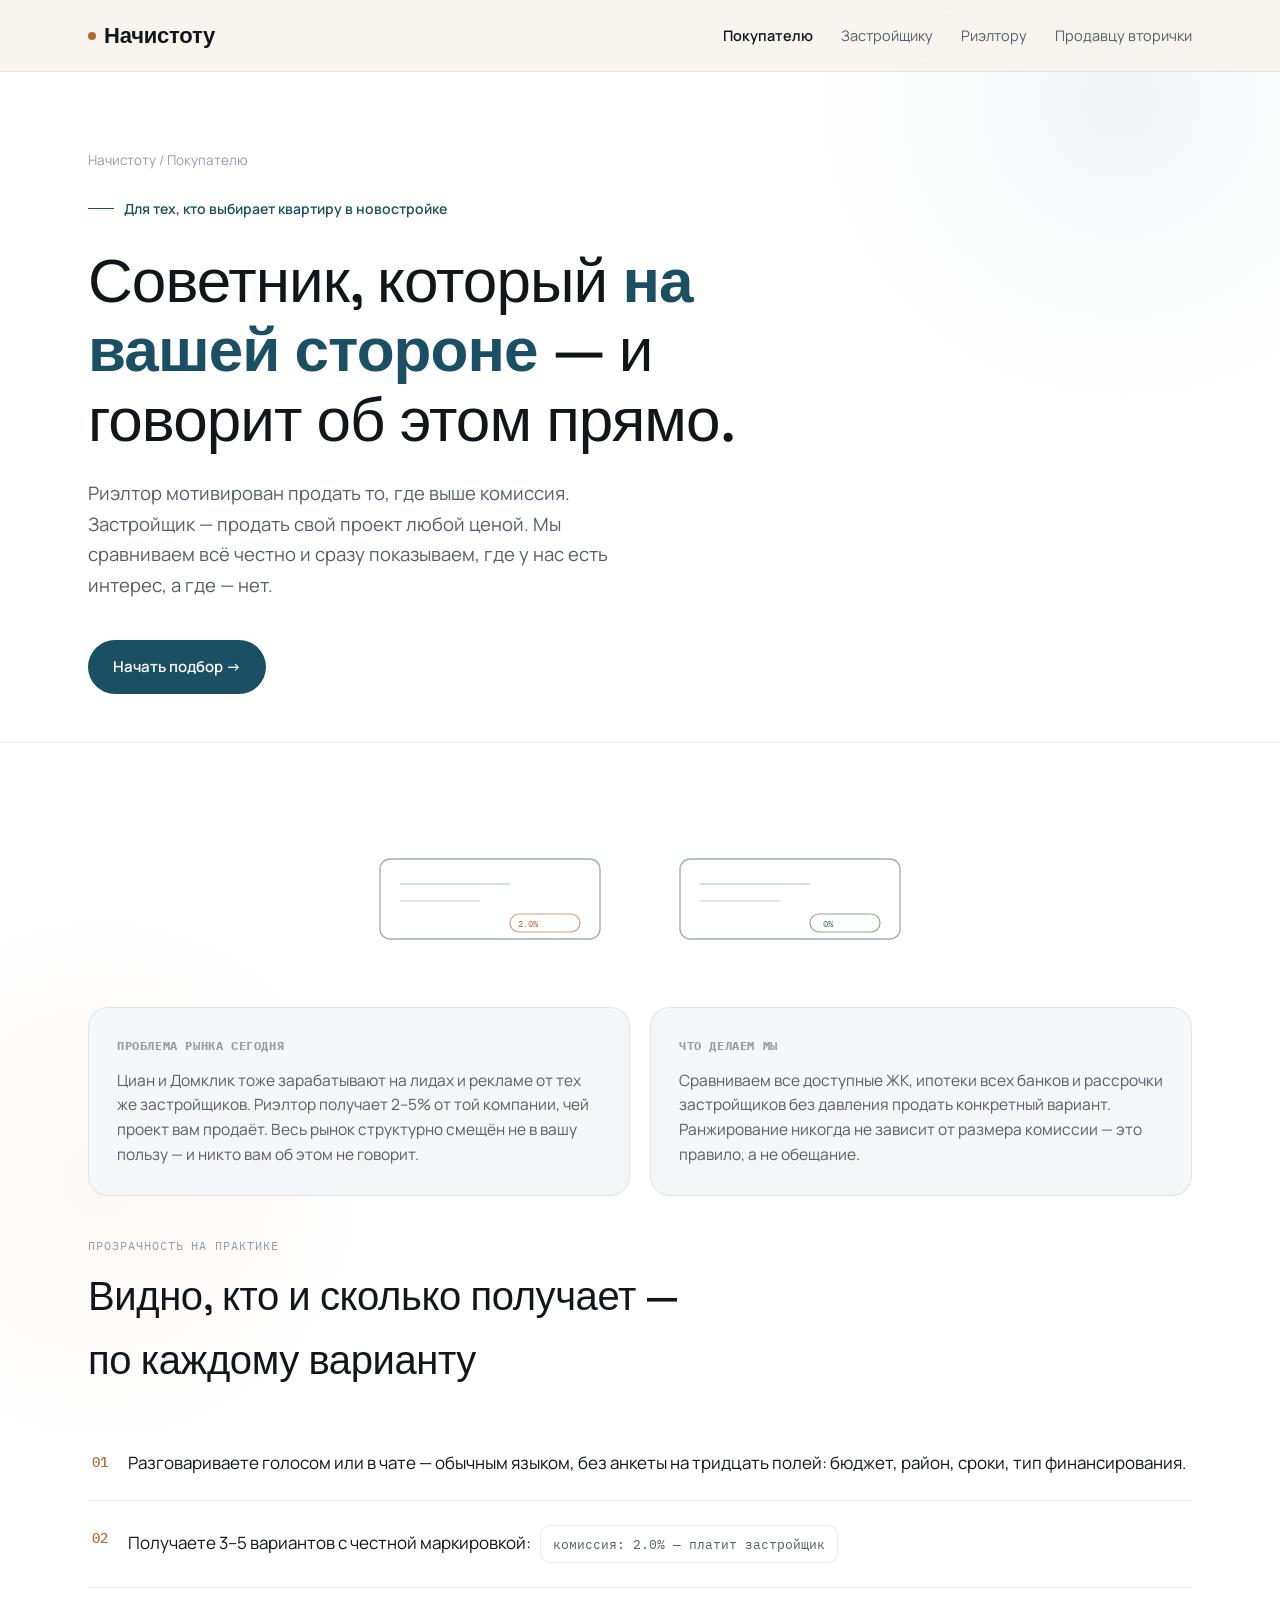
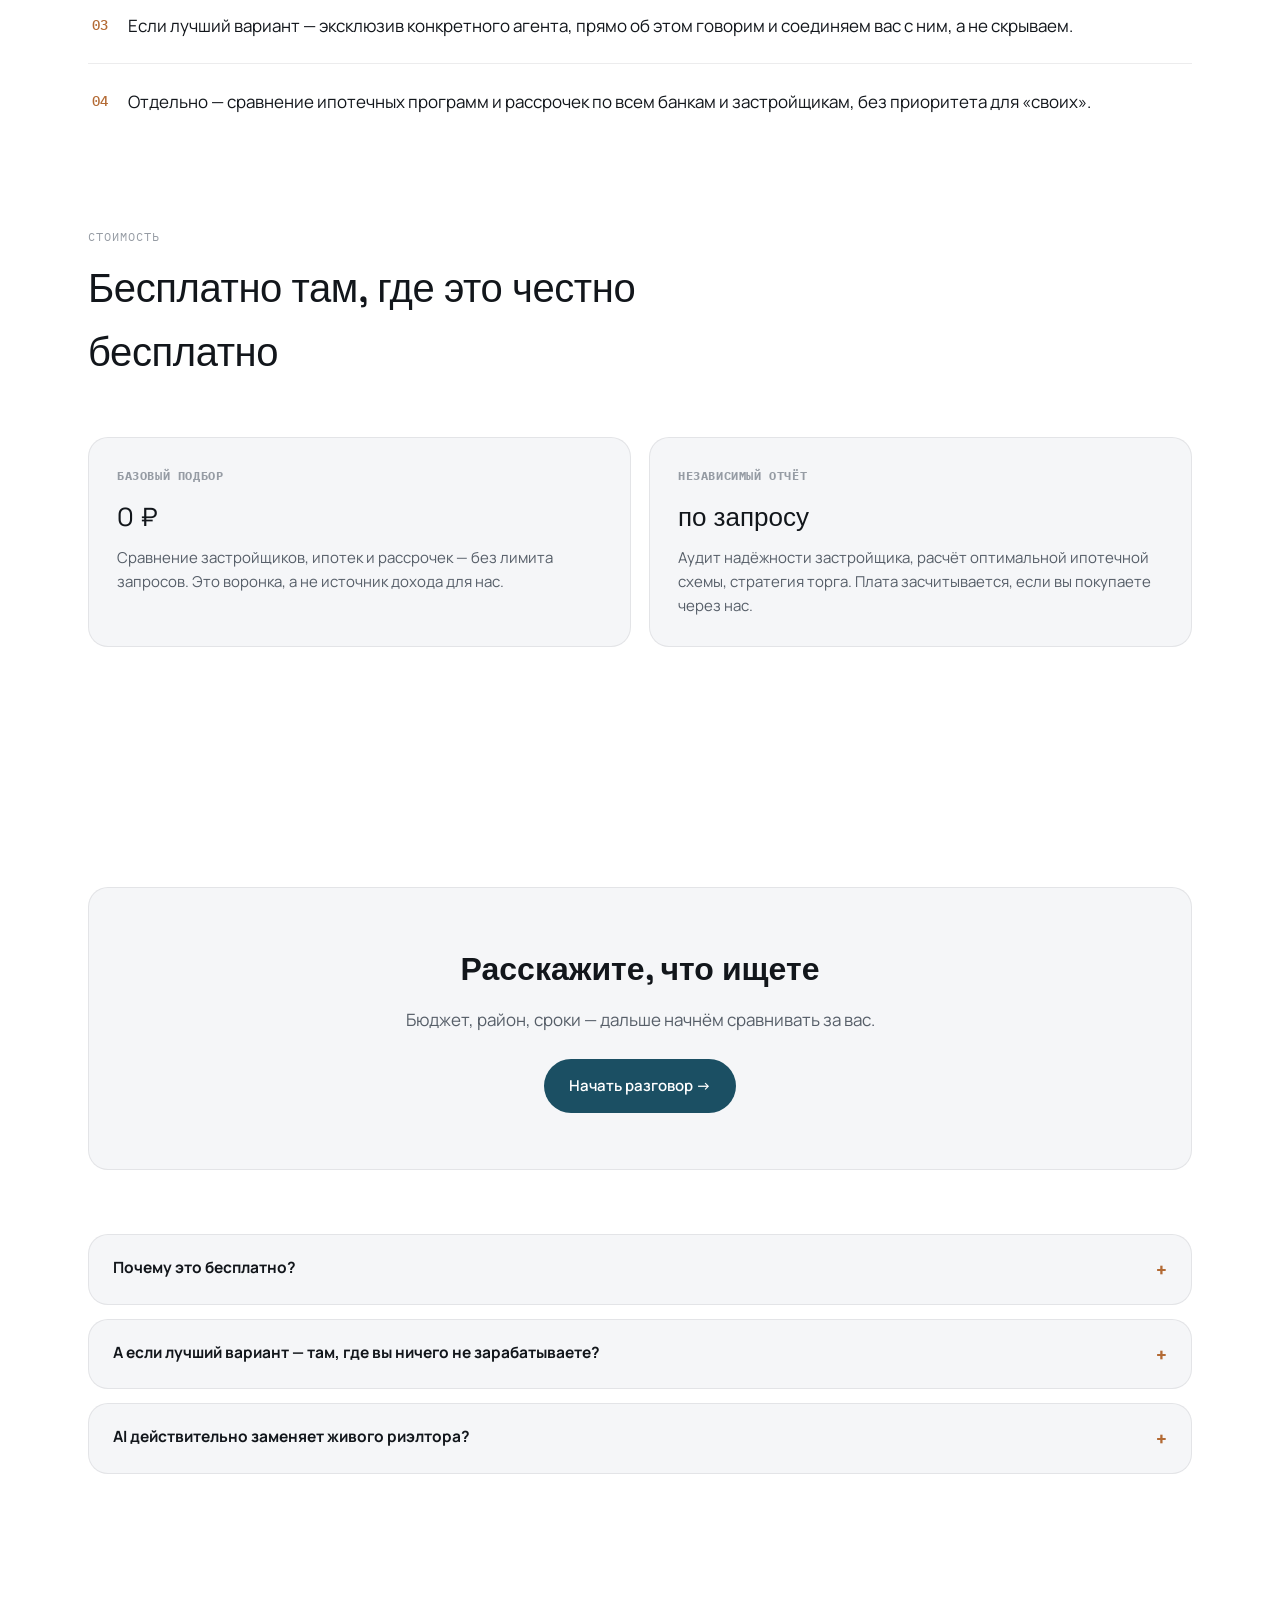
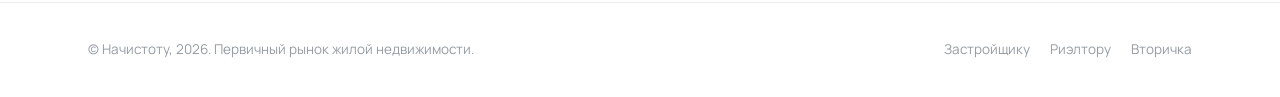
==== commit b0f37656: "Фикс: убрал fixed+blur фон, ломавший рендер в мобильном WebKit" ====
--- a/buyer.html
+++ b/buyer.html
@@ -35,17 +35,18 @@
   line-height:1.6;
   -webkit-font-smoothing:antialiased;
   position:relative;
+  overflow-x:hidden;
 }
 body::before, body::after{
-  content:''; position:fixed; z-index:-1; border-radius:50%; filter:blur(20px); pointer-events:none;
+  content:''; position:absolute; z-index:-1; border-radius:50%; pointer-events:none;
 }
 body::before{
   width:640px; height:640px; top:-220px; right:-160px;
-  background: radial-gradient(circle, rgba(27,79,99,0.07) 0%, transparent 70%);
+  background: radial-gradient(circle, rgba(27,79,99,0.06) 0%, rgba(27,79,99,0.02) 40%, transparent 70%);
 }
 body::after{
-  width:560px; height:560px; bottom:-200px; left:-180px;
-  background: radial-gradient(circle, rgba(179,106,52,0.06) 0%, transparent 70%);
+  width:560px; height:560px; top:900px; left:-180px;
+  background: radial-gradient(circle, rgba(179,106,52,0.05) 0%, rgba(179,106,52,0.02) 40%, transparent 70%);
 }
 
 a{color:inherit;}
@@ -224,12 +225,19 @@
 
 @media (max-width:900px){
   .grid-4{grid-template-columns:repeat(2,1fr);}
-  .grid-2, .pain-solution, .steps{grid-template-columns:1fr;}
+  .grid-2, .pain-solution, .steps, .hero-grid{grid-template-columns:1fr;}
   nav.links{display:none;}
+  .hero{padding:56px 0 36px;}
+  .hero-visual{min-height:auto; margin-top:8px;}
+  .hero-visual svg{max-width:260px;}
+  .hero-visual .glow{width:280px; height:280px;}
 }
 @media (max-width:560px){
   .grid-4{grid-template-columns:1fr;}
-  .hero{padding:64px 0 40px;}
+  .hero{padding:44px 0 32px;}
+  h1{font-size:clamp(30px,9vw,44px);}
+  .lede{font-size:16.5px;}
+  .hero-visual svg{max-width:200px;}
 }
 
 </style>
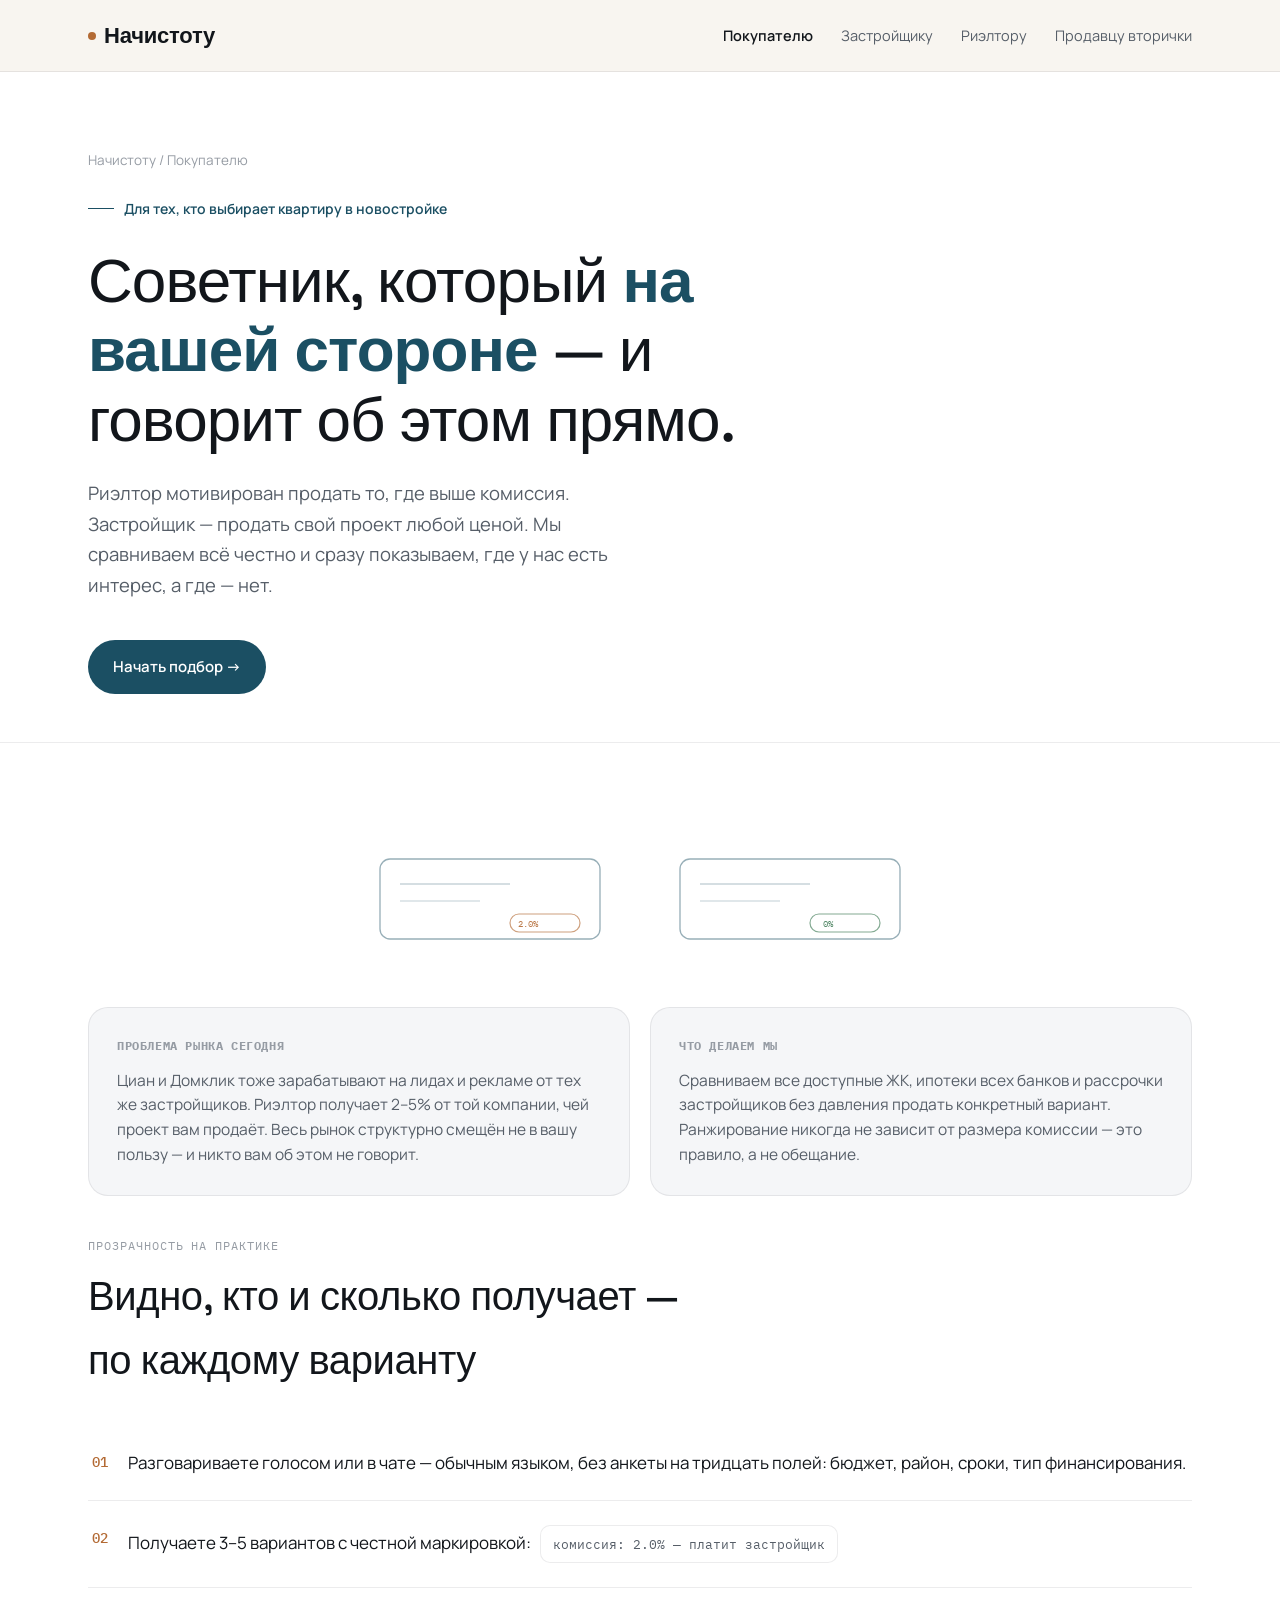
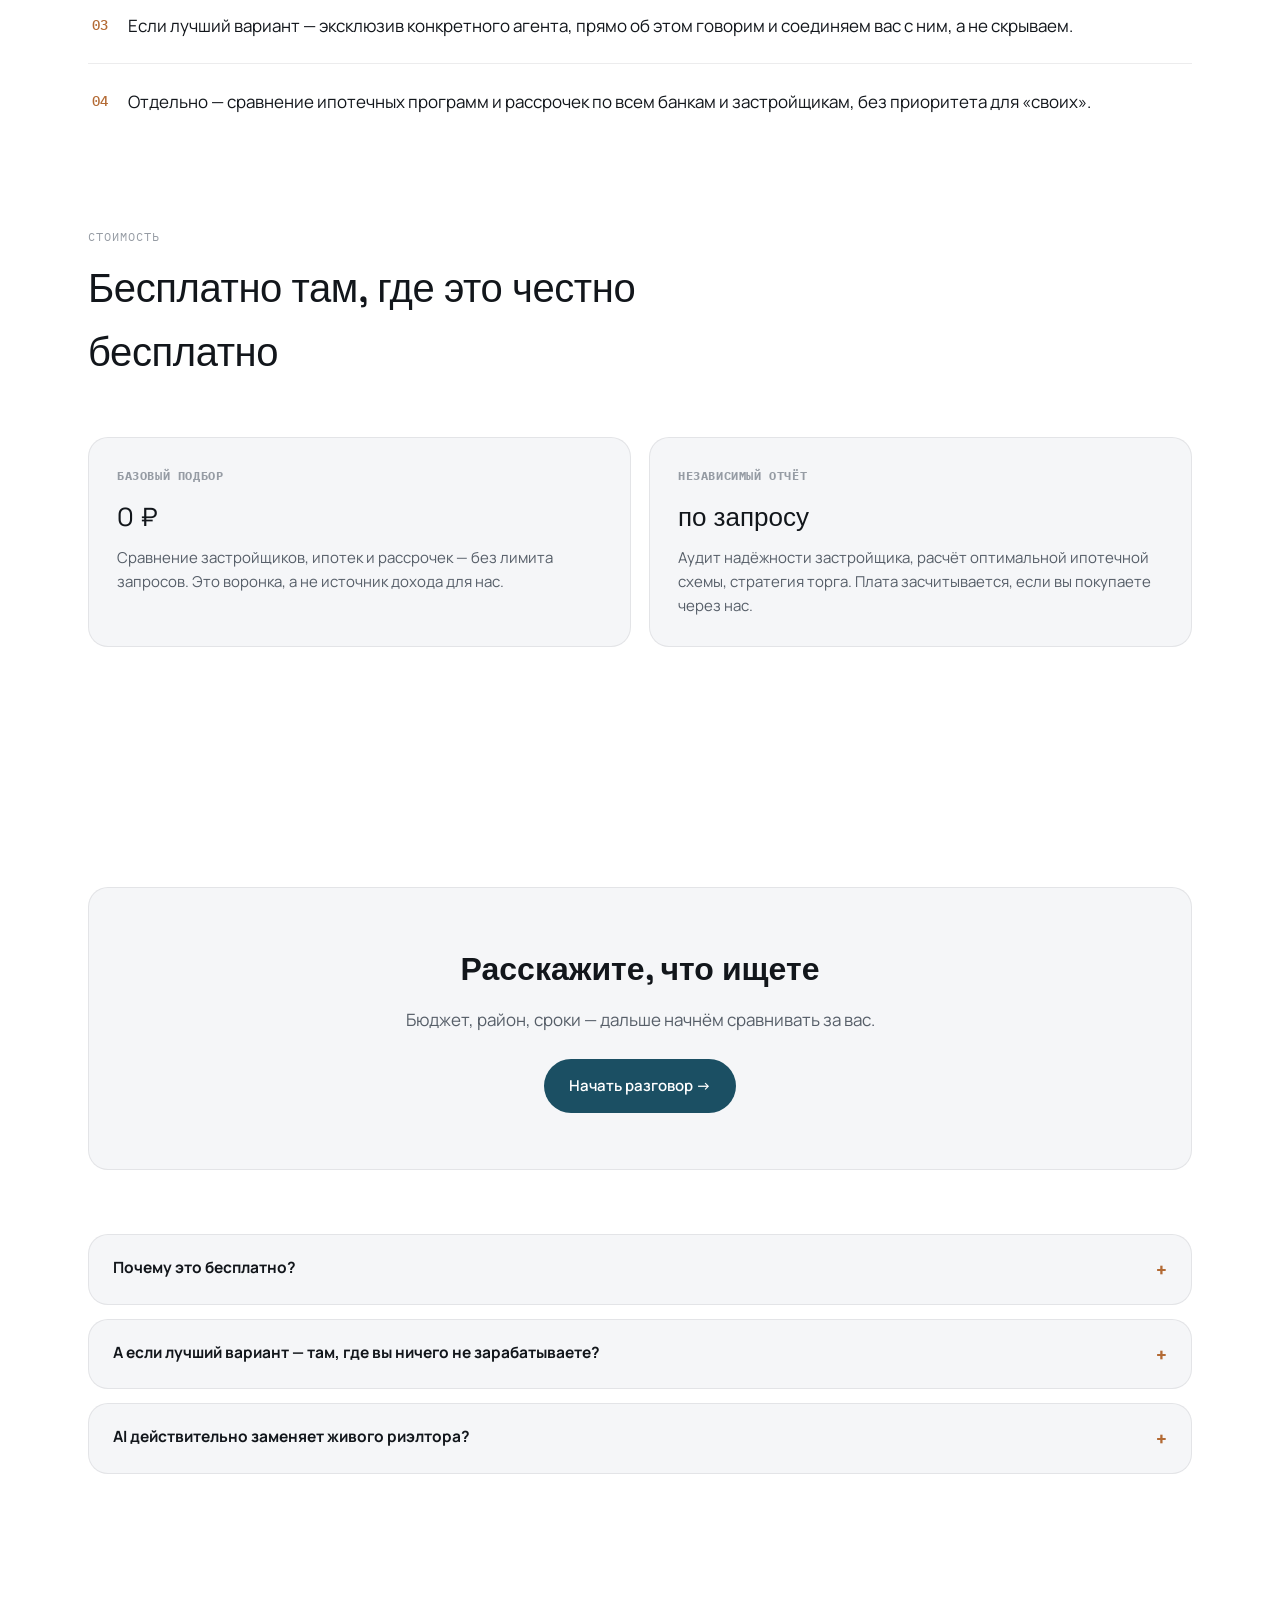
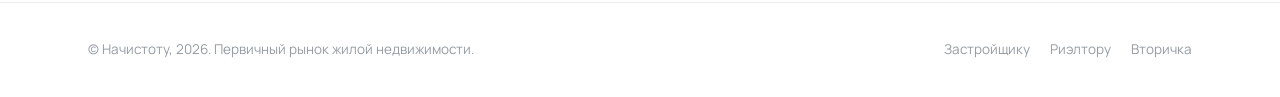
==== commit 10b31e51: "Убираю декоративные фоновые пятна совсем, жёстко фиксирую белый фон html+body" ====
--- a/buyer.html
+++ b/buyer.html
@@ -25,28 +25,21 @@
 }
 
 *{box-sizing:border-box;}
-html{scroll-behavior:smooth;}
+html{
+  scroll-behavior:smooth;
+  background:#FFFFFF;
+  min-height:100%;
+}
 body{
   margin:0;
   background: var(--bg);
+  min-height:100vh;
   color:var(--ink);
   font-family:'Manrope', sans-serif;
   font-size:17px;
   line-height:1.6;
   -webkit-font-smoothing:antialiased;
   position:relative;
-  overflow-x:hidden;
-}
-body::before, body::after{
-  content:''; position:absolute; z-index:-1; border-radius:50%; pointer-events:none;
-}
-body::before{
-  width:640px; height:640px; top:-220px; right:-160px;
-  background: radial-gradient(circle, rgba(27,79,99,0.06) 0%, rgba(27,79,99,0.02) 40%, transparent 70%);
-}
-body::after{
-  width:560px; height:560px; top:900px; left:-180px;
-  background: radial-gradient(circle, rgba(179,106,52,0.05) 0%, rgba(179,106,52,0.02) 40%, transparent 70%);
 }
 
 a{color:inherit;}
